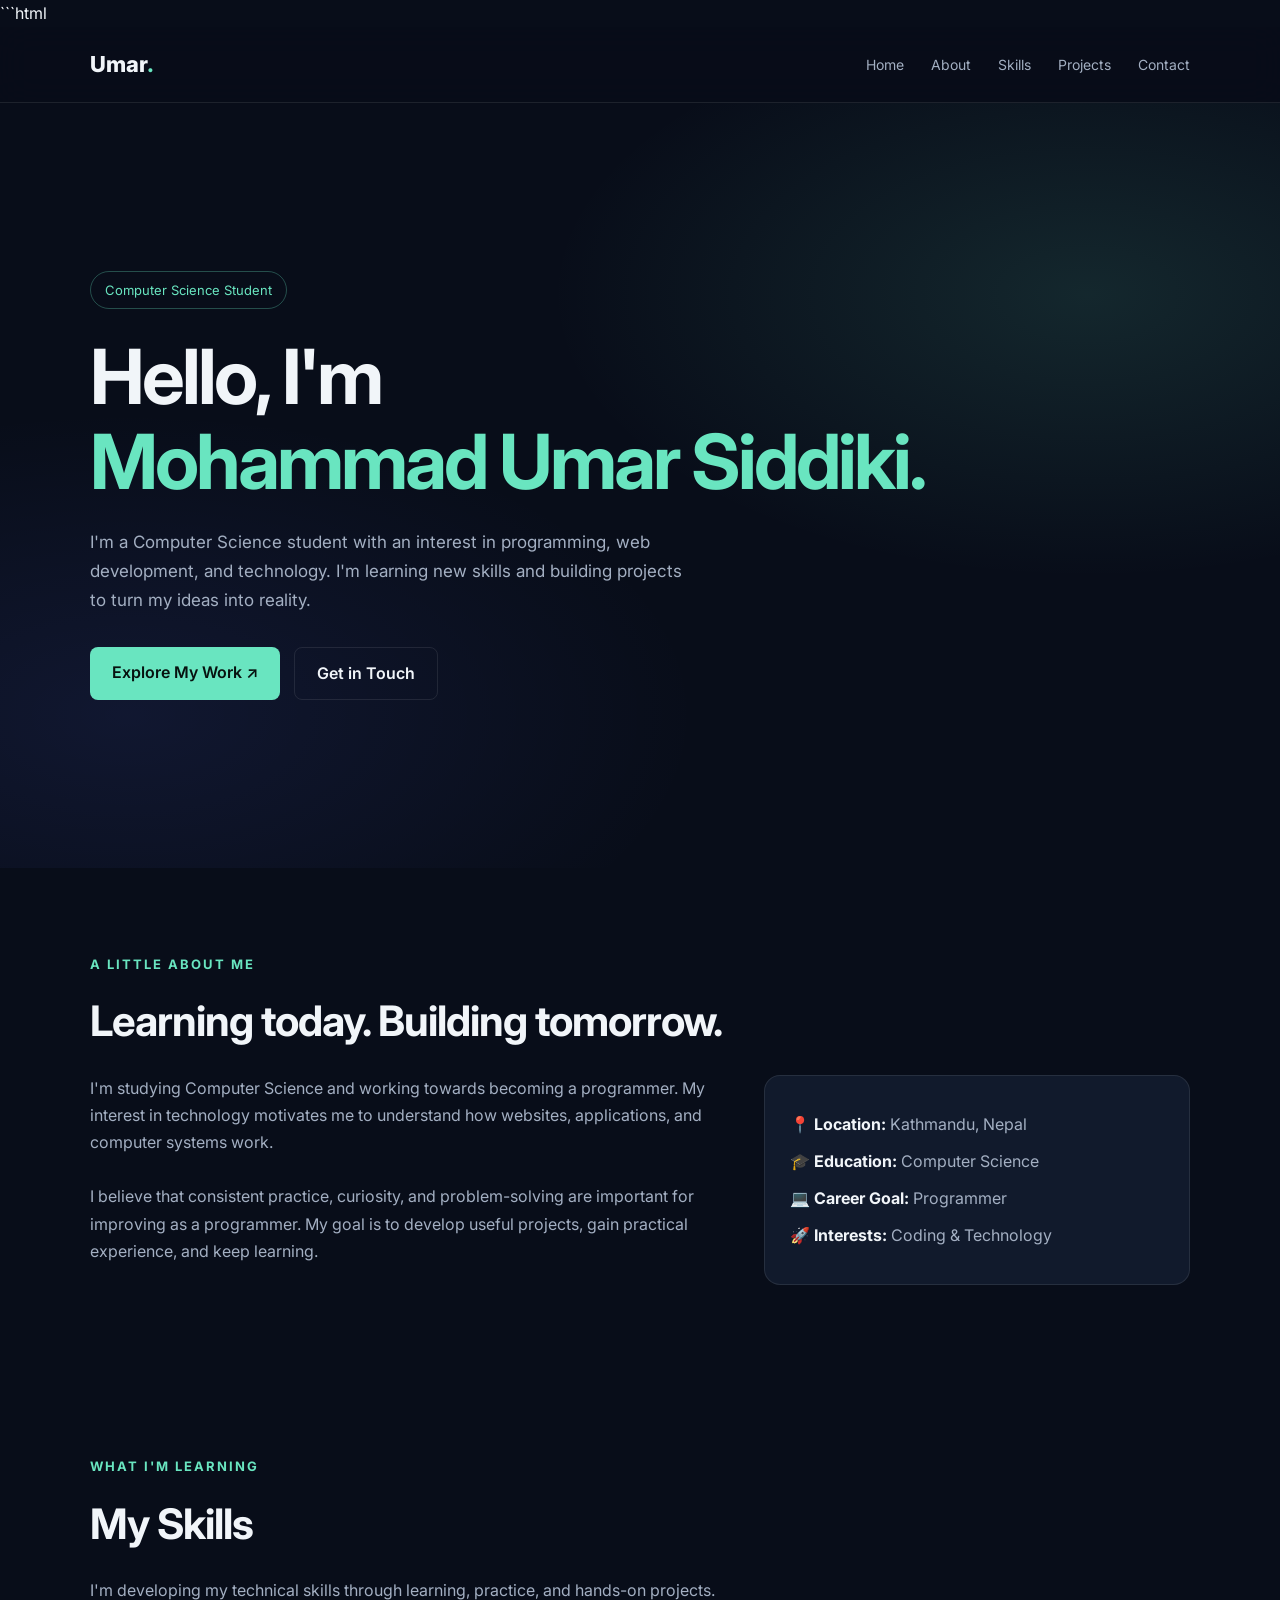
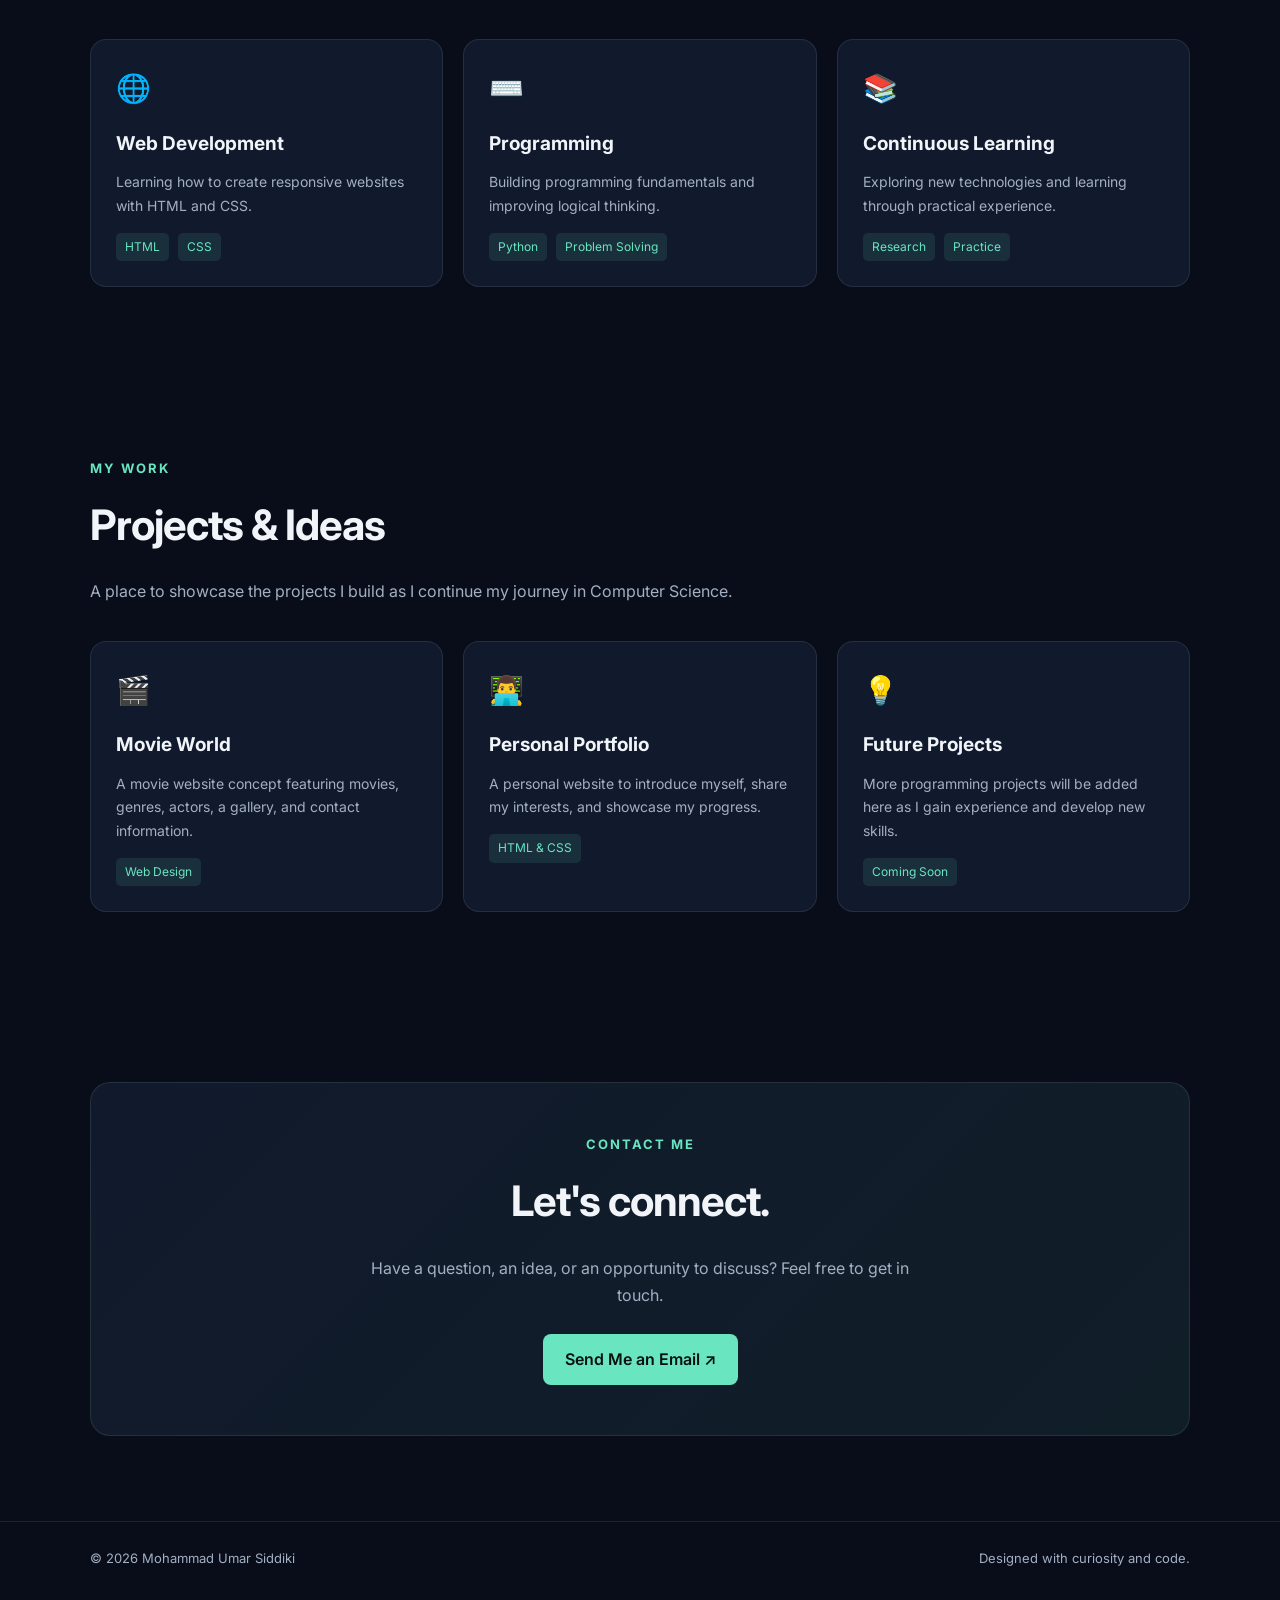
==== index1.html @ 2a6c7064 "Add files via upload" ====
```html
<!DOCTYPE html>
<html lang="en">
<head>
    <meta charset="UTF-8">
    <meta name="viewport" content="width=device-width, initial-scale=1.0">
    <title>Umar Siddiki | Personal Portfolio</title>

    <link rel="preconnect" href="https://fonts.googleapis.com">
    <link rel="preconnect" href="https://fonts.gstatic.com" crossorigin>
    <link href="https://fonts.googleapis.com/css2?family=Inter:wght@400;500;600;700;800&display=swap" rel="stylesheet">

    <style>
        * {
            margin: 0;
            padding: 0;
            box-sizing: border-box;
            scroll-behavior: smooth;
        }

        :root {
            --bg: #080d19;
            --card: #111a2c;
            --text: #f1f5f9;
            --muted: #a3afc2;
            --accent: #69e5c0;
            --border: rgba(255,255,255,0.09);
        }

        body {
            background: var(--bg);
            color: var(--text);
            font-family: 'Inter', sans-serif;
            line-height: 1.7;
        }

        a {
            color: inherit;
            text-decoration: none;
        }

        .container {
            width: min(1100px, 90%);
            margin: auto;
        }

        nav {
            position: sticky;
            top: 0;
            z-index: 10;
            background: rgba(8,13,25,0.88);
            backdrop-filter: blur(16px);
            border-bottom: 1px solid var(--border);
        }

        .nav-inner {
            display: flex;
            justify-content: space-between;
            align-items: center;
            min-height: 75px;
            gap: 20px;
        }

        .logo {
            font-size: 22px;
            font-weight: 800;
        }

        .logo span {
            color: var(--accent);
        }

        .nav-links {
            display: flex;
            gap: 27px;
            list-style: none;
            font-size: 14px;
            color: var(--muted);
        }

        .nav-links a:hover {
            color: var(--accent);
        }

        .hero {
            min-height: 85vh;
            display: flex;
            align-items: center;
            padding: 90px 0;
            background:
                radial-gradient(ellipse at 85% 25%, rgba(105,229,192,.12), transparent 35%),
                radial-gradient(ellipse at 10% 80%, rgba(93,113,255,.10), transparent 35%);
        }

        .badge {
            display: inline-block;
            padding: 7px 14px;
            border: 1px solid rgba(105,229,192,.3);
            border-radius: 30px;
            color: var(--accent);
            font-size: 13px;
            margin-bottom: 25px;
        }

        h1 {
            font-size: clamp(42px, 7vw, 76px);
            line-height: 1.12;
            letter-spacing: -3px;
            margin-bottom: 24px;
        }

        h1 span {
            color: var(--accent);
        }

        .hero p {
            color: var(--muted);
            max-width: 600px;
            font-size: 17px;
            margin-bottom: 32px;
        }

        .buttons {
            display: flex;
            flex-wrap: wrap;
            gap: 14px;
        }

        .btn {
            padding: 12px 22px;
            border-radius: 8px;
            font-weight: 600;
            display: inline-block;
            transition: .25s;
        }

        .btn-primary {
            color: #07120f;
            background: var(--accent);
        }

        .btn-primary:hover {
            transform: translateY(-3px);
            box-shadow: 0 8px 25px rgba(105,229,192,.2);
        }

        .btn-outline {
            border: 1px solid var(--border);
        }

        .btn-outline:hover {
            border-color: var(--accent);
            color: var(--accent);
        }

        section {
            padding: 85px 0;
        }

        .section-label {
            color: var(--accent);
            font-size: 13px;
            font-weight: 700;
            text-transform: uppercase;
            letter-spacing: 2px;
        }

        h2 {
            font-size: clamp(30px, 4vw, 42px);
            margin: 10px 0 18px;
            letter-spacing: -1px;
        }

        .section-intro {
            color: var(--muted);
            max-width: 650px;
            margin-bottom: 35px;
        }

        .about-grid {
            display: grid;
            grid-template-columns: 1.2fr .8fr;
            gap: 35px;
            align-items: start;
        }

        .about-text {
            color: var(--muted);
        }

        .info-card, .card {
            background: var(--card);
            border: 1px solid var(--border);
            border-radius: 16px;
            padding: 25px;
        }

        .info-card p {
            margin: 10px 0;
            color: var(--muted);
        }

        .info-card strong {
            color: var(--text);
        }

        .cards {
            display: grid;
            grid-template-columns: repeat(3, 1fr);
            gap: 20px;
        }

        .card {
            transition: .25s;
        }

        .card:hover {
            transform: translateY(-5px);
            border-color: rgba(105,229,192,.45);
        }

        .icon {
            font-size: 28px;
            margin-bottom: 15px;
        }

        .card h3 {
            font-size: 19px;
            margin-bottom: 10px;
        }

        .card p {
            color: var(--muted);
            font-size: 14px;
        }

        .tag {
            display: inline-block;
            background: rgba(105,229,192,.1);
            color: var(--accent);
            border-radius: 5px;
            padding: 4px 9px;
            font-size: 12px;
            margin: 15px 5px 0 0;
        }

        .contact-box {
            text-align: center;
            padding: 50px 25px;
            border: 1px solid var(--border);
            border-radius: 20px;
            background: linear-gradient(135deg, #111a2c, #101e28);
        }

        .contact-box p {
            color: var(--muted);
            margin: 0 auto 25px;
            max-width: 550px;
        }

        footer {
            border-top: 1px solid var(--border);
            padding: 25px 0;
            color: var(--muted);
            font-size: 13px;
        }

        .footer-inner {
            display: flex;
            justify-content: space-between;
            gap: 15px;
            flex-wrap: wrap;
        }

        @media (max-width: 750px) {
            .nav-inner {
                flex-direction: column;
                padding: 15px 0;
            }

            .nav-links {
                gap: 15px;
                flex-wrap: wrap;
                justify-content: center;
            }

            .about-grid, .cards {
                grid-template-columns: 1fr;
            }

            h1 {
                letter-spacing: -1.5px;
            }

            section {
                padding: 60px 0;
            }
        }
    </style>
</head>

<body>

    <nav>
        <div class="container nav-inner">
            <a href="#home" class="logo">Umar<span>.</span></a>

            <ul class="nav-links">
                <li><a href="#home">Home</a></li>
                <li><a href="#about">About</a></li>
                <li><a href="#skills">Skills</a></li>
                <li><a href="#projects">Projects</a></li>
                <li><a href="#contact">Contact</a></li>
            </ul>
        </div>
    </nav>

    <main>
        <section class="hero" id="home">
            <div class="container">
                <span class="badge">Computer Science Student</span>

                <h1>Hello, I'm<br><span>Mohammad Umar Siddiki.</span></h1>

                <p>
                    I'm a Computer Science student with an interest in programming,
                    web development, and technology. I'm learning new skills and
                    building projects to turn my ideas into reality.
                </p>

                <div class="buttons">
                    <a href="#projects" class="btn btn-primary">Explore My Work ↗</a>
                    <a href="#contact" class="btn btn-outline">Get in Touch</a>
                </div>
            </div>
        </section>

        <section id="about">
            <div class="container">
                <span class="section-label">A Little About Me</span>
                <h2>Learning today. Building tomorrow.</h2>

                <div class="about-grid">
                    <div class="about-text">
                        <p>
                            I'm studying Computer Science and working towards
                            becoming a programmer. My interest in technology
                            motivates me to understand how websites, applications,
                            and computer systems work.
                        </p>
                        <br>
                        <p>
                            I believe that consistent practice, curiosity, and
                            problem-solving are important for improving as a
                            programmer. My goal is to develop useful projects,
                            gain practical experience, and keep learning.
                        </p>
                    </div>

                    <div class="info-card">
                        <p>📍 <strong>Location:</strong> Kathmandu, Nepal</p>
                        <p>🎓 <strong>Education:</strong> Computer Science</p>
                        <p>💻 <strong>Career Goal:</strong> Programmer</p>
                        <p>🚀 <strong>Interests:</strong> Coding & Technology</p>
                    </div>
                </div>
            </div>
        </section>

        <section id="skills">
            <div class="container">
                <span class="section-label">What I'm Learning</span>
                <h2>My Skills</h2>
                <p class="section-intro">
                    I'm developing my technical skills through learning,
                    practice, and hands-on projects.
                </p>

                <div class="cards">
                    <div class="card">
                        <div class="icon">🌐</div>
                        <h3>Web Development</h3>
                        <p>Learning how to create responsive websites with HTML and CSS.</p>
                        <span class="tag">HTML</span>
                        <span class="tag">CSS</span>
                    </div>

                    <div class="card">
                        <div class="icon">⌨️</div>
                        <h3>Programming</h3>
                        <p>Building programming fundamentals and improving logical thinking.</p>
                        <span class="tag">Python</span>
                        <span class="tag">Problem Solving</span>
                    </div>

                    <div class="card">
                        <div class="icon">📚</div>
                        <h3>Continuous Learning</h3>
                        <p>Exploring new technologies and learning through practical experience.</p>
                        <span class="tag">Research</span>
                        <span class="tag">Practice</span>
                    </div>
                </div>
            </div>
        </section>

        <section id="projects">
            <div class="container">
                <span class="section-label">My Work</span>
                <h2>Projects & Ideas</h2>
                <p class="section-intro">
                    A place to showcase the projects I build as I continue
                    my journey in Computer Science.
                </p>

                <div class="cards">
                    <div class="card">
                        <div class="icon">🎬</div>
                        <h3>Movie World</h3>
                        <p>A movie website concept featuring movies, genres,
                           actors, a gallery, and contact information.</p>
                        <span class="tag">Web Design</span>
                    </div>

                    <div class="card">
                        <div class="icon">👨‍💻</div>
                        <h3>Personal Portfolio</h3>
                        <p>A personal website to introduce myself,
                           share my interests, and showcase my progress.</p>
                        <span class="tag">HTML & CSS</span>
                    </div>

                    <div class="card">
                        <div class="icon">💡</div>
                        <h3>Future Projects</h3>
                        <p>More programming projects will be added here
                           as I gain experience and develop new skills.</p>
                        <span class="tag">Coming Soon</span>
                    </div>
                </div>
            </div>
        </section>

        <section id="contact">
            <div class="container">
                <div class="contact-box">
                    <span class="section-label">Contact Me</span>
                    <h2>Let's connect.</h2>
                    <p>
                        Have a question, an idea, or an opportunity to discuss?
                        Feel free to get in touch.
                    </p>

                    <!-- Replace this email with your real email address -->
                    <a class="btn btn-primary"
                       href="mailto:your-email@example.com">
                        Send Me an Email ↗
                    </a>
                </div>
            </div>
        </section>
    </main>

    <footer>
        <div class="container footer-inner">
            <span>© <span id="year"></span> Mohammad Umar Siddiki</span>
            <span>Designed with curiosity and code.</span>
        </div>
    </footer>

    <script>
        document.getElementById("year").textContent = new Date().getFullYear();
    </script>

</body>
</html>
```
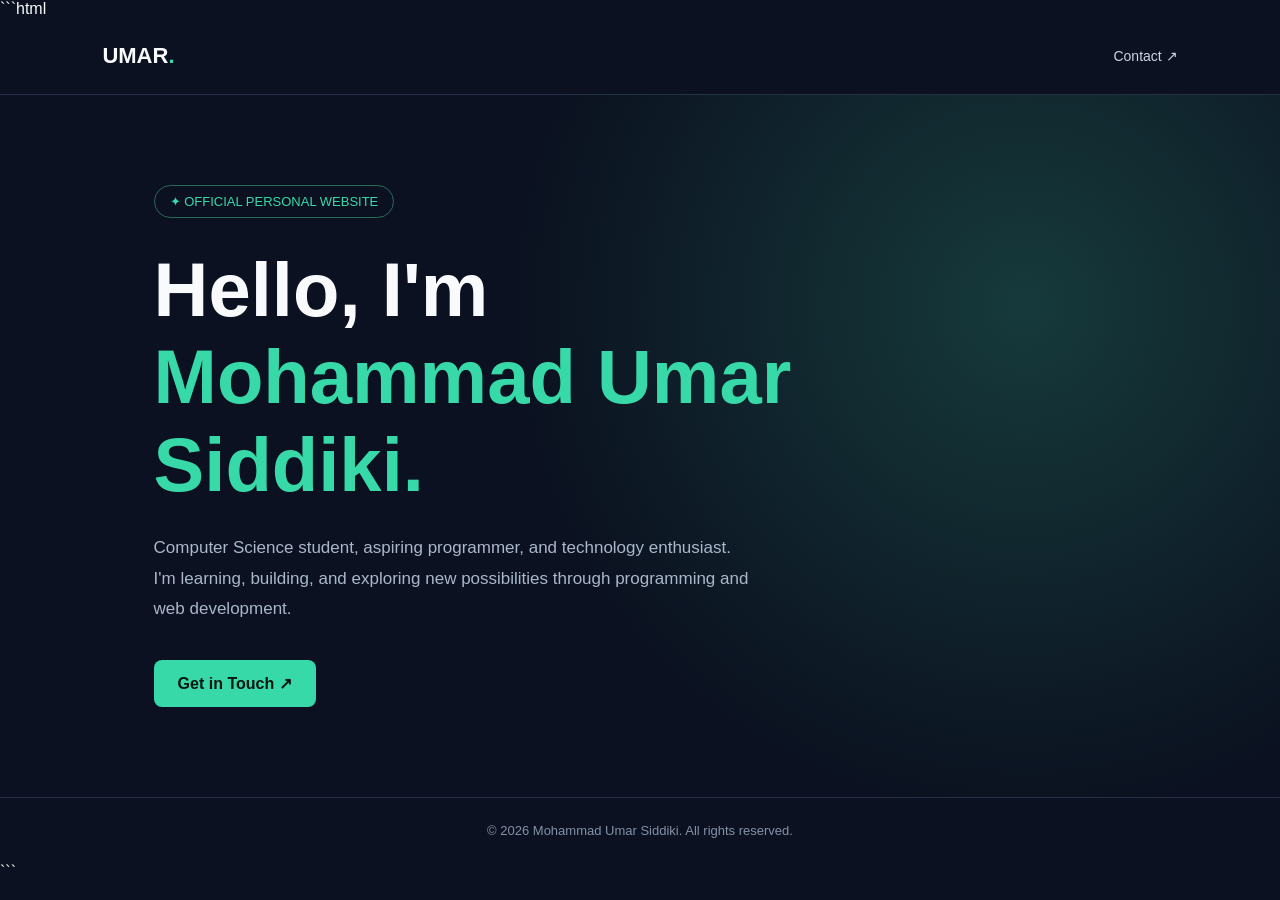
==== commit 1f9a7034: "Update index1.html" ====
--- a/index1.html
+++ b/index1.html
@@ -4,296 +4,121 @@
 <head>
     <meta charset="UTF-8">
     <meta name="viewport" content="width=device-width, initial-scale=1.0">
-    <title>Umar Siddiki | Personal Portfolio</title>
-
-    <link rel="preconnect" href="https://fonts.googleapis.com">
-    <link rel="preconnect" href="https://fonts.gstatic.com" crossorigin>
-    <link href="https://fonts.googleapis.com/css2?family=Inter:wght@400;500;600;700;800&display=swap" rel="stylesheet">
+    <title>Mohammad Umar Siddiki | Official Website</title>
 
     <style>
         * {
             margin: 0;
             padding: 0;
             box-sizing: border-box;
-            scroll-behavior: smooth;
-        }
-
-        :root {
-            --bg: #080d19;
-            --card: #111a2c;
-            --text: #f1f5f9;
-            --muted: #a3afc2;
-            --accent: #69e5c0;
-            --border: rgba(255,255,255,0.09);
         }
 
         body {
-            background: var(--bg);
-            color: var(--text);
-            font-family: 'Inter', sans-serif;
-            line-height: 1.7;
-        }
-
-        a {
-            color: inherit;
-            text-decoration: none;
-        }
-
-        .container {
-            width: min(1100px, 90%);
-            margin: auto;
+            font-family: Arial, sans-serif;
+            background: #0b1120;
+            color: #f8fafc;
+            min-height: 100vh;
         }
 
         nav {
-            position: sticky;
-            top: 0;
-            z-index: 10;
-            background: rgba(8,13,25,0.88);
-            backdrop-filter: blur(16px);
-            border-bottom: 1px solid var(--border);
-        }
-
-        .nav-inner {
             display: flex;
             justify-content: space-between;
             align-items: center;
-            min-height: 75px;
-            gap: 20px;
+            padding: 25px 8%;
+            border-bottom: 1px solid #253047;
         }
 
         .logo {
             font-size: 22px;
-            font-weight: 800;
+            font-weight: bold;
         }
 
         .logo span {
-            color: var(--accent);
+            color: #38d9a9;
         }
 
-        .nav-links {
-            display: flex;
-            gap: 27px;
-            list-style: none;
+        nav a {
+            color: #cbd5e1;
+            text-decoration: none;
             font-size: 14px;
-            color: var(--muted);
-        }
-
-        .nav-links a:hover {
-            color: var(--accent);
         }
 
         .hero {
-            min-height: 85vh;
+            min-height: 78vh;
             display: flex;
-            align-items: center;
-            padding: 90px 0;
-            background:
-                radial-gradient(ellipse at 85% 25%, rgba(105,229,192,.12), transparent 35%),
-                radial-gradient(ellipse at 10% 80%, rgba(93,113,255,.10), transparent 35%);
+            flex-direction: column;
+            justify-content: center;
+            align-items: flex-start;
+            padding: 80px 12%;
+            background: radial-gradient(
+                circle at 80% 30%,
+                #163a3b 0%,
+                #0b1120 45%
+            );
         }
 
         .badge {
-            display: inline-block;
-            padding: 7px 14px;
-            border: 1px solid rgba(105,229,192,.3);
+            color: #38d9a9;
+            border: 1px solid #286b5a;
+            padding: 8px 15px;
             border-radius: 30px;
-            color: var(--accent);
             font-size: 13px;
-            margin-bottom: 25px;
+            margin-bottom: 28px;
         }
 
         h1 {
-            font-size: clamp(42px, 7vw, 76px);
-            line-height: 1.12;
-            letter-spacing: -3px;
-            margin-bottom: 24px;
+            font-size: clamp(40px, 7vw, 76px);
+            line-height: 1.15;
+            max-width: 850px;
         }
 
         h1 span {
-            color: var(--accent);
+            color: #38d9a9;
         }
 
         .hero p {
-            color: var(--muted);
+            color: #aab7ca;
+            font-size: 17px;
+            line-height: 1.8;
             max-width: 600px;
-            font-size: 17px;
-            margin-bottom: 32px;
+            margin: 25px 0 35px;
         }
 
-        .buttons {
-            display: flex;
-            flex-wrap: wrap;
-            gap: 14px;
+        .button {
+            display: inline-block;
+            background: #38d9a9;
+            color: #071710;
+            padding: 14px 24px;
+            border-radius: 8px;
+            text-decoration: none;
+            font-weight: bold;
+            transition: 0.3s;
         }
 
-        .btn {
-            padding: 12px 22px;
-            border-radius: 8px;
-            font-weight: 600;
-            display: inline-block;
-            transition: .25s;
-        }
-
-        .btn-primary {
-            color: #07120f;
-            background: var(--accent);
-        }
-
-        .btn-primary:hover {
+        .button:hover {
             transform: translateY(-3px);
-            box-shadow: 0 8px 25px rgba(105,229,192,.2);
-        }
-
-        .btn-outline {
-            border: 1px solid var(--border);
-        }
-
-        .btn-outline:hover {
-            border-color: var(--accent);
-            color: var(--accent);
-        }
-
-        section {
-            padding: 85px 0;
-        }
-
-        .section-label {
-            color: var(--accent);
-            font-size: 13px;
-            font-weight: 700;
-            text-transform: uppercase;
-            letter-spacing: 2px;
-        }
-
-        h2 {
-            font-size: clamp(30px, 4vw, 42px);
-            margin: 10px 0 18px;
-            letter-spacing: -1px;
-        }
-
-        .section-intro {
-            color: var(--muted);
-            max-width: 650px;
-            margin-bottom: 35px;
-        }
-
-        .about-grid {
-            display: grid;
-            grid-template-columns: 1.2fr .8fr;
-            gap: 35px;
-            align-items: start;
-        }
-
-        .about-text {
-            color: var(--muted);
-        }
-
-        .info-card, .card {
-            background: var(--card);
-            border: 1px solid var(--border);
-            border-radius: 16px;
-            padding: 25px;
-        }
-
-        .info-card p {
-            margin: 10px 0;
-            color: var(--muted);
-        }
-
-        .info-card strong {
-            color: var(--text);
-        }
-
-        .cards {
-            display: grid;
-            grid-template-columns: repeat(3, 1fr);
-            gap: 20px;
-        }
-
-        .card {
-            transition: .25s;
-        }
-
-        .card:hover {
-            transform: translateY(-5px);
-            border-color: rgba(105,229,192,.45);
-        }
-
-        .icon {
-            font-size: 28px;
-            margin-bottom: 15px;
-        }
-
-        .card h3 {
-            font-size: 19px;
-            margin-bottom: 10px;
-        }
-
-        .card p {
-            color: var(--muted);
-            font-size: 14px;
-        }
-
-        .tag {
-            display: inline-block;
-            background: rgba(105,229,192,.1);
-            color: var(--accent);
-            border-radius: 5px;
-            padding: 4px 9px;
-            font-size: 12px;
-            margin: 15px 5px 0 0;
-        }
-
-        .contact-box {
-            text-align: center;
-            padding: 50px 25px;
-            border: 1px solid var(--border);
-            border-radius: 20px;
-            background: linear-gradient(135deg, #111a2c, #101e28);
-        }
-
-        .contact-box p {
-            color: var(--muted);
-            margin: 0 auto 25px;
-            max-width: 550px;
+            background: #65f0c4;
         }
 
         footer {
-            border-top: 1px solid var(--border);
-            padding: 25px 0;
-            color: var(--muted);
+            padding: 25px 8%;
+            text-align: center;
+            color: #8391a7;
             font-size: 13px;
+            border-top: 1px solid #253047;
         }
 
-        .footer-inner {
-            display: flex;
-            justify-content: space-between;
-            gap: 15px;
-            flex-wrap: wrap;
-        }
-
-        @media (max-width: 750px) {
-            .nav-inner {
-                flex-direction: column;
-                padding: 15px 0;
+        @media (max-width: 600px) {
+            nav {
+                padding: 20px 6%;
             }
 
-            .nav-links {
-                gap: 15px;
-                flex-wrap: wrap;
-                justify-content: center;
+            .hero {
+                padding: 65px 7%;
             }
 
-            .about-grid, .cards {
-                grid-template-columns: 1fr;
-            }
-
-            h1 {
-                letter-spacing: -1.5px;
-            }
-
-            section {
-                padding: 60px 0;
+            .hero p {
+                font-size: 15px;
             }
         }
     </style>
@@ -302,177 +127,39 @@
 <body>
 
     <nav>
-        <div class="container nav-inner">
-            <a href="#home" class="logo">Umar<span>.</span></a>
-
-            <ul class="nav-links">
-                <li><a href="#home">Home</a></li>
-                <li><a href="#about">About</a></li>
-                <li><a href="#skills">Skills</a></li>
-                <li><a href="#projects">Projects</a></li>
-                <li><a href="#contact">Contact</a></li>
-            </ul>
-        </div>
+        <div class="logo">UMAR<span>.</span></div>
+        <a href="mailto:your-email@example.com">Contact ↗</a>
     </nav>
 
-    <main>
-        <section class="hero" id="home">
-            <div class="container">
-                <span class="badge">Computer Science Student</span>
+    <main class="hero">
+        <div class="badge">✦ OFFICIAL PERSONAL WEBSITE</div>
 
-                <h1>Hello, I'm<br><span>Mohammad Umar Siddiki.</span></h1>
+        <h1>Hello, I'm<br>
+            <span>Mohammad Umar Siddiki.</span>
+        </h1>
 
-                <p>
-                    I'm a Computer Science student with an interest in programming,
-                    web development, and technology. I'm learning new skills and
-                    building projects to turn my ideas into reality.
-                </p>
+        <p>
+            Computer Science student, aspiring programmer, and technology
+            enthusiast. I'm learning, building, and exploring new possibilities
+            through programming and web development.
+        </p>
 
-                <div class="buttons">
-                    <a href="#projects" class="btn btn-primary">Explore My Work ↗</a>
-                    <a href="#contact" class="btn btn-outline">Get in Touch</a>
-                </div>
-            </div>
-        </section>
-
-        <section id="about">
-            <div class="container">
-                <span class="section-label">A Little About Me</span>
-                <h2>Learning today. Building tomorrow.</h2>
-
-                <div class="about-grid">
-                    <div class="about-text">
-                        <p>
-                            I'm studying Computer Science and working towards
-                            becoming a programmer. My interest in technology
-                            motivates me to understand how websites, applications,
-                            and computer systems work.
-                        </p>
-                        <br>
-                        <p>
-                            I believe that consistent practice, curiosity, and
-                            problem-solving are important for improving as a
-                            programmer. My goal is to develop useful projects,
-                            gain practical experience, and keep learning.
-                        </p>
-                    </div>
-
-                    <div class="info-card">
-                        <p>📍 <strong>Location:</strong> Kathmandu, Nepal</p>
-                        <p>🎓 <strong>Education:</strong> Computer Science</p>
-                        <p>💻 <strong>Career Goal:</strong> Programmer</p>
-                        <p>🚀 <strong>Interests:</strong> Coding & Technology</p>
-                    </div>
-                </div>
-            </div>
-        </section>
-
-        <section id="skills">
-            <div class="container">
-                <span class="section-label">What I'm Learning</span>
-                <h2>My Skills</h2>
-                <p class="section-intro">
-                    I'm developing my technical skills through learning,
-                    practice, and hands-on projects.
-                </p>
-
-                <div class="cards">
-                    <div class="card">
-                        <div class="icon">🌐</div>
-                        <h3>Web Development</h3>
-                        <p>Learning how to create responsive websites with HTML and CSS.</p>
-                        <span class="tag">HTML</span>
-                        <span class="tag">CSS</span>
-                    </div>
-
-                    <div class="card">
-                        <div class="icon">⌨️</div>
-                        <h3>Programming</h3>
-                        <p>Building programming fundamentals and improving logical thinking.</p>
-                        <span class="tag">Python</span>
-                        <span class="tag">Problem Solving</span>
-                    </div>
-
-                    <div class="card">
-                        <div class="icon">📚</div>
-                        <h3>Continuous Learning</h3>
-                        <p>Exploring new technologies and learning through practical experience.</p>
-                        <span class="tag">Research</span>
-                        <span class="tag">Practice</span>
-                    </div>
-                </div>
-            </div>
-        </section>
-
-        <section id="projects">
-            <div class="container">
-                <span class="section-label">My Work</span>
-                <h2>Projects & Ideas</h2>
-                <p class="section-intro">
-                    A place to showcase the projects I build as I continue
-                    my journey in Computer Science.
-                </p>
-
-                <div class="cards">
-                    <div class="card">
-                        <div class="icon">🎬</div>
-                        <h3>Movie World</h3>
-                        <p>A movie website concept featuring movies, genres,
-                           actors, a gallery, and contact information.</p>
-                        <span class="tag">Web Design</span>
-                    </div>
-
-                    <div class="card">
-                        <div class="icon">👨‍💻</div>
-                        <h3>Personal Portfolio</h3>
-                        <p>A personal website to introduce myself,
-                           share my interests, and showcase my progress.</p>
-                        <span class="tag">HTML & CSS</span>
-                    </div>
-
-                    <div class="card">
-                        <div class="icon">💡</div>
-                        <h3>Future Projects</h3>
-                        <p>More programming projects will be added here
-                           as I gain experience and develop new skills.</p>
-                        <span class="tag">Coming Soon</span>
-                    </div>
-                </div>
-            </div>
-        </section>
-
-        <section id="contact">
-            <div class="container">
-                <div class="contact-box">
-                    <span class="section-label">Contact Me</span>
-                    <h2>Let's connect.</h2>
-                    <p>
-                        Have a question, an idea, or an opportunity to discuss?
-                        Feel free to get in touch.
-                    </p>
-
-                    <!-- Replace this email with your real email address -->
-                    <a class="btn btn-primary"
-                       href="mailto:your-email@example.com">
-                        Send Me an Email ↗
-                    </a>
-                </div>
-            </div>
-        </section>
+        <a href="mailto:your-email@example.com" class="button">
+            Get in Touch ↗
+        </a>
     </main>
 
     <footer>
-        <div class="container footer-inner">
-            <span>© <span id="year"></span> Mohammad Umar Siddiki</span>
-            <span>Designed with curiosity and code.</span>
-        </div>
+        © <span id="year"></span> Mohammad Umar Siddiki. All rights reserved.
     </footer>
 
     <script>
-        document.getElementById("year").textContent = new Date().getFullYear();
+        document.getElementById("year").textContent =
+            new Date().getFullYear();
     </script>
 
 </body>
 </html>
 ```
 
+
